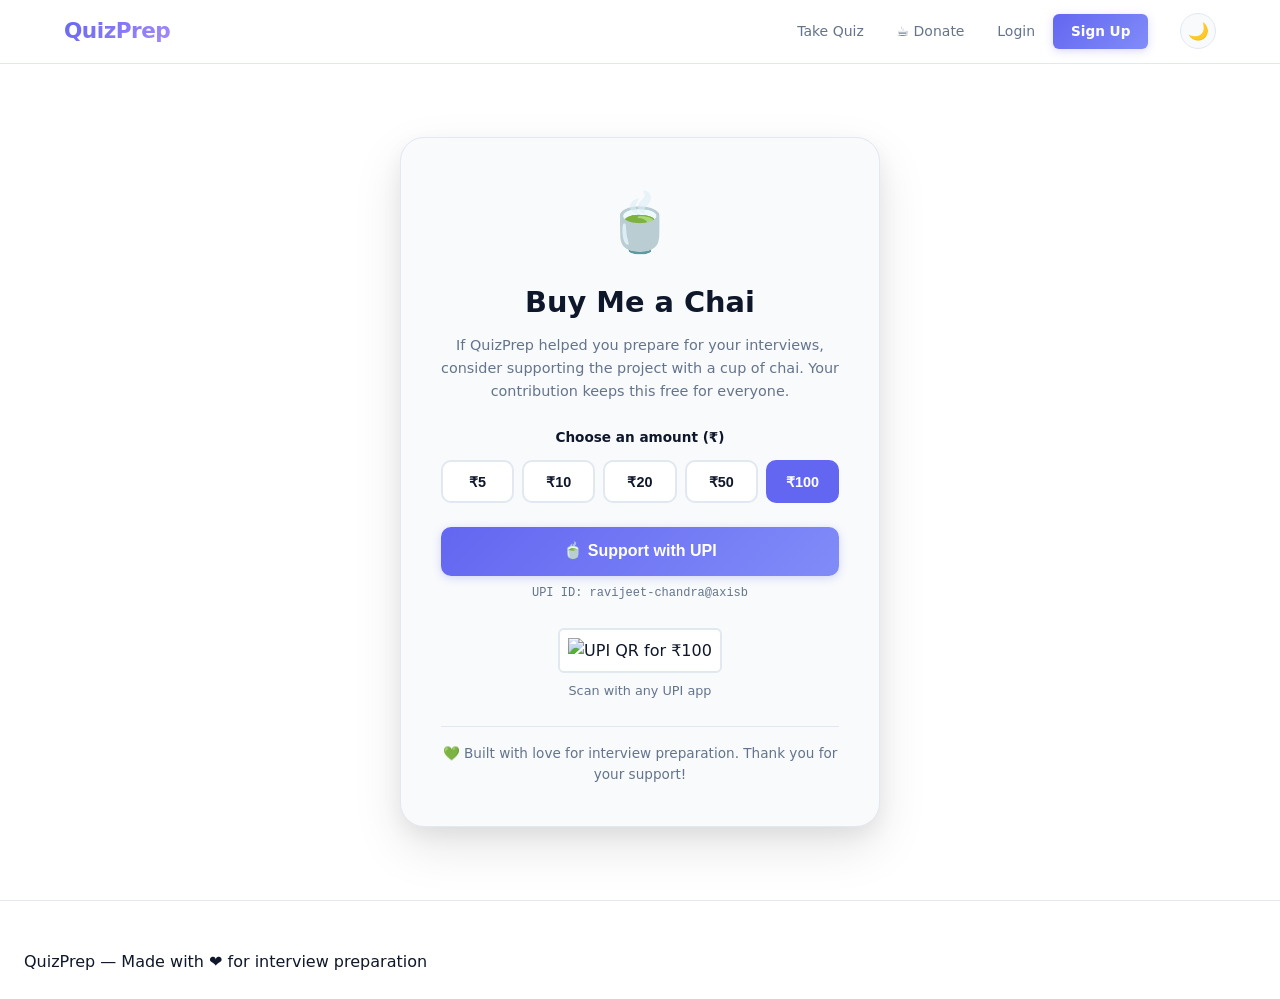
==== frontend/pages/donate.html @ 594265dc "Initial commit - QuizPrep application" ====
<!DOCTYPE html>
<html lang="en">
<head>
    <meta charset="UTF-8">
    <meta name="viewport" content="width=device-width, initial-scale=1.0">
    <title>Support QuizPrep - Donate</title>
    <link rel="stylesheet" href="../css/style.css?v=4">
</head>
<body>
    <nav class="navbar">
        <div class="nav-container">
            <a href="../index.html" class="nav-brand">QuizPrep</a>
            <div class="nav-links">
                <a href="quiz.html" class="nav-link">Take Quiz</a>
                <a href="dashboard.html" class="nav-link" id="navDashboard" style="display:none">Dashboard</a>
                <a href="donate.html" class="nav-link" id="navDonate">☕ Donate</a>
                <a href="login.html" class="nav-link" id="navLogin">Login</a>
                <a href="register.html" class="nav-link btn btn-primary" id="navRegister">Sign Up</a>
                <button class="nav-link" id="navLogout" style="display:none" onclick="handleLogout()">Logout</button>
            </div>
            <button class="theme-toggle" id="themeToggle" aria-label="Toggle theme">🌙</button>
            <button class="mobile-menu-btn" id="mobileMenuBtn">☰</button>
        </div>
    </nav>

    <main class="donate-page">
        <div class="donate-card">
            <div class="donate-header">
                <span class="coffee-icon">🍵</span>
                <h1>Buy Me a Chai</h1>
                <p class="donate-subtitle">
                    If QuizPrep helped you prepare for your interviews, consider supporting the project with a cup of chai.
                    Your contribution keeps this free for everyone.
                </p>
            </div>

            <div class="donate-amounts">
                <p class="donate-label">Choose an amount (₹)</p>
                <div class="amount-grid" id="amountGrid">
                    <button class="amount-btn" data-amount="5" onclick="selectAmount(5)">₹5</button>
                    <button class="amount-btn" data-amount="10" onclick="selectAmount(10)">₹10</button>
                    <button class="amount-btn" data-amount="20" onclick="selectAmount(20)">₹20</button>
                    <button class="amount-btn" data-amount="50" onclick="selectAmount(50)">₹50</button>
                    <button class="amount-btn selected" data-amount="100" onclick="selectAmount(100)">₹100</button>
                </div>
            </div>

            <div class="donate-pay-section">
<button class="btn btn-primary btn-lg btn-block" onclick="payWithUPI()" id="payBtn">
                        🍵 Support with UPI
                    </button>
                <p class="donate-upi-id">UPI ID: ravijeet-chandra@axisb</p>
            </div>

            <div class="donate-qr-section">
                <img id="qrCode" src="" alt="UPI QR Code" class="qr-image" />
                <p class="qr-hint">Scan with any UPI app</p>
            </div>

            <div class="donate-footer-note">
                <p>💚 Built with love for interview preparation. Thank you for your support!</p>
            </div>
        </div>
    </main>

    <footer class="footer">
        <p>QuizPrep — Made with ❤️ for interview preparation</p>
    </footer>

    <div id="toastContainer" class="toast-container"></div>
    <script src="../js/api.js"></script>
    <script src="../js/toast.js"></script>
    <script src="../js/auth.js"></script>
    <script>
        let selectedAmount = 100;
        const UPI_ID = 'ravijeet-chandra@axisb';
        const PAYEE_NAME = 'Ravijeet Chandra';

        function selectAmount(amount) {
            selectedAmount = amount;
            document.querySelectorAll('.amount-btn').forEach(b => {
                b.classList.toggle('selected', parseInt(b.dataset.amount) === amount);
            });
            updateQRCode();
        }

        function buildUPIUrl(amount) {
            const note = encodeURIComponent('Support QuizPrep');
            return `upi://pay?pa=${UPI_ID}&pn=${encodeURIComponent(PAYEE_NAME)}&am=${amount}&cu=INR&tn=${note}`;
        }

        function payWithUPI() {
            const url = buildUPIUrl(selectedAmount);
            window.location.href = url;
        }

        function updateQRCode() {
            const upiString = buildUPIUrl(selectedAmount);
            const qr = document.getElementById('qrCode');
            qr.src = `https://api.qrserver.com/v1/create-qr-code/?size=250x250&data=${encodeURIComponent(upiString)}`;
            qr.alt = `UPI QR for ₹${selectedAmount}`;
        }

        document.addEventListener('DOMContentLoaded', () => {
            updateQRCode();
        });
    </script>
</body>
</html>
---- frontend/css/style.css ----
:root {
    --bg: #ffffff;
    --bg-secondary: #f8fafc;
    --bg-tertiary: #f1f5f9;
    --text: #0f172a;
    --text-secondary: #64748b;
    --text-muted: #94a3b8;
    --primary: #6366f1;
    --primary-hover: #4f46e5;
    --primary-light: #eef2ff;
    --primary-subtle: rgba(99, 102, 241, 0.08);
    --border: #e2e8f0;
    --border-light: #f1f5f9;
    --success: #10b981;
    --success-light: #d1fae5;
    --danger: #ef4444;
    --danger-light: #fee2e2;
    --warning: #f59e0b;
    --warning-light: #fef3c7;
    --info: #06b6d4;
    --shadow-sm: 0 1px 2px rgba(0,0,0,0.05);
    --shadow: 0 1px 3px rgba(0,0,0,0.08), 0 1px 2px rgba(0,0,0,0.04);
    --shadow-md: 0 4px 6px rgba(0,0,0,0.07), 0 2px 4px rgba(0,0,0,0.04);
    --shadow-lg: 0 10px 25px rgba(0,0,0,0.08), 0 4px 10px rgba(0,0,0,0.04);
    --shadow-xl: 0 20px 50px rgba(0,0,0,0.1), 0 8px 20px rgba(0,0,0,0.06);
    --radius-sm: 6px;
    --radius: 10px;
    --radius-lg: 16px;
    --radius-xl: 24px;
    --font: 'Inter', 'Segoe UI', system-ui, -apple-system, sans-serif;
    --nav-height: 64px;
    --transition: 0.2s cubic-bezier(0.4, 0, 0.2, 1);
}

[data-theme="dark"] {
    --bg: #0b1121;
    --bg-secondary: #131c31;
    --bg-tertiary: #1a2642;
    --text: #e2e8f0;
    --text-secondary: #94a3b8;
    --text-muted: #64748b;
    --primary: #818cf8;
    --primary-hover: #6366f1;
    --primary-light: #1e1b4b;
    --primary-subtle: rgba(129, 140, 248, 0.08);
    --border: #1e293b;
    --border-light: #1a1f35;
    --shadow-sm: 0 1px 2px rgba(0,0,0,0.2);
    --shadow: 0 1px 3px rgba(0,0,0,0.3), 0 1px 2px rgba(0,0,0,0.2);
    --shadow-md: 0 4px 6px rgba(0,0,0,0.3), 0 2px 4px rgba(0,0,0,0.2);
    --shadow-lg: 0 10px 25px rgba(0,0,0,0.3), 0 4px 10px rgba(0,0,0,0.2);
    --shadow-xl: 0 20px 50px rgba(0,0,0,0.4), 0 8px 20px rgba(0,0,0,0.3);
}

* { margin: 0; padding: 0; box-sizing: border-box; }

body {
    font-family: var(--font);
    background: var(--bg);
    color: var(--text);
    line-height: 1.6;
    -webkit-font-smoothing: antialiased;
    -moz-osx-font-smoothing: grayscale;
    transition: background var(--transition), color var(--transition);
    min-height: 100vh;
}

::selection {
    background: var(--primary);
    color: #fff;
}

a { color: var(--primary); text-decoration: none; transition: color var(--transition); }
a:hover { color: var(--primary-hover); }

img { max-width: 100%; height: auto; }

/* Navbar */
.navbar {
    background: rgba(255,255,255,0.7);
    border-bottom: 1px solid var(--border);
    position: sticky;
    top: 0;
    z-index: 100;
    backdrop-filter: blur(16px) saturate(180%);
    -webkit-backdrop-filter: blur(16px) saturate(180%);
    height: var(--nav-height);
    display: flex;
    align-items: center;
}

[data-theme="dark"] .navbar {
    background: rgba(11, 17, 33, 0.7);
}

.nav-container {
    max-width: 1200px;
    margin: 0 auto;
    padding: 0 1.5rem;
    width: 100%;
    display: flex;
    align-items: center;
    gap: 2rem;
}

.nav-brand {
    font-size: 1.35rem;
    font-weight: 800;
    background: linear-gradient(135deg, var(--primary), #a78bfa);
    -webkit-background-clip: text;
    -webkit-text-fill-color: transparent;
    background-clip: text;
    letter-spacing: -0.5px;
}

.nav-links {
    display: flex;
    align-items: center;
    gap: 0.25rem;
    margin-left: auto;
}

.nav-link {
    color: var(--text-secondary);
    font-size: 0.875rem;
    font-weight: 500;
    padding: 0.5rem 0.9rem;
    border-radius: var(--radius-sm);
    border: none;
    background: none;
    cursor: pointer;
    transition: all var(--transition);
    text-decoration: none;
}

.nav-link:hover {
    color: var(--text);
    background: var(--primary-subtle);
}

.nav-link.btn-primary {
    color: #fff;
    padding: 0.5rem 1.1rem;
    font-size: 0.85rem;
    font-weight: 600;
}

.theme-toggle {
    background: var(--bg-secondary);
    border: 1px solid var(--border);
    border-radius: 50%;
    width: 36px;
    height: 36px;
    cursor: pointer;
    font-size: 1.05rem;
    display: flex;
    align-items: center;
    justify-content: center;
    transition: all var(--transition);
    flex-shrink: 0;
}

.theme-toggle:hover {
    background: var(--bg-tertiary);
    transform: rotate(15deg);
}

[data-theme="dark"] .theme-toggle:hover {
    transform: rotate(-15deg);
}

.mobile-menu-btn {
    display: none;
    background: none;
    border: none;
    font-size: 1.5rem;
    cursor: pointer;
    color: var(--text);
}

/* Buttons */
.btn {
    display: inline-flex;
    align-items: center;
    justify-content: center;
    gap: 0.5rem;
    padding: 0.6rem 1.4rem;
    border-radius: var(--radius-sm);
    font-size: 0.9rem;
    font-weight: 600;
    cursor: pointer;
    border: none;
    transition: all var(--transition);
    text-decoration: none;
    line-height: 1.4;
    position: relative;
    overflow: hidden;
}

.btn:active {
    transform: scale(0.97);
}

.btn-primary {
    background: linear-gradient(135deg, var(--primary), #818cf8);
    color: #fff;
    box-shadow: 0 2px 8px rgba(99, 102, 241, 0.25);
}

.btn-primary:hover {
    background: linear-gradient(135deg, var(--primary-hover), var(--primary));
    transform: translateY(-1px);
    box-shadow: 0 4px 14px rgba(99, 102, 241, 0.35);
}

.btn-outline {
    background: transparent;
    border: 2px solid var(--border);
    color: var(--text);
}

.btn-outline:hover {
    border-color: var(--primary);
    color: var(--primary);
    background: var(--primary-subtle);
    transform: translateY(-1px);
}

.btn-lg {
    padding: 0.85rem 2rem;
    font-size: 1rem;
    border-radius: var(--radius);
}

.btn-block { width: 100%; }
.btn-small { padding: 0.35rem 0.8rem; font-size: 0.8rem; border-radius: 5px; }

.btn:disabled {
    opacity: 0.6;
    cursor: not-allowed;
    transform: none !important;
}

/* Ensure minimum touch target size on mobile */
@media (pointer: coarse) {
    .btn, .nav-link, .mcq-option, .amount-btn, .theme-toggle, select, input, textarea {
        min-height: 44px;
        touch-action: manipulation;
    }
    .nav-link {
        padding: 0.6rem 0.9rem;
    }
    .mcq-option {
        padding: 0.85rem 1rem;
    }
    .amount-btn {
        padding: 0.8rem 0.3rem;
    }
}

/* Scroll Reveal */
.reveal {
    opacity: 0;
    transform: translateY(30px);
    transition: opacity 0.6s ease, transform 0.6s ease;
}

.reveal.visible {
    opacity: 1;
    transform: translateY(0);
}

/* Section Header */
.section-header {
    text-align: center;
    margin-bottom: 3rem;
}

.section-header h2 {
    font-size: 2.2rem;
    font-weight: 800;
    margin-bottom: 0.5rem;
}

.section-header p {
    color: var(--text-secondary);
    font-size: 1.05rem;
}

/* Hero */
.hero {
    position: relative;
    text-align: center;
    padding: 6rem 1.5rem 4rem;
    max-width: 900px;
    margin: 0 auto;
    overflow: hidden;
}

.hero-bg {
    position: absolute;
    inset: -50%;
    z-index: 0;
    pointer-events: none;
}

.hero-blob {
    position: absolute;
    border-radius: 50%;
    filter: blur(80px);
    opacity: 0.15;
}

.hero-blob-1 {
    width: 400px;
    height: 400px;
    background: var(--primary);
    top: -100px;
    left: -100px;
    animation: blob-float 8s ease-in-out infinite;
}

.hero-blob-2 {
    width: 300px;
    height: 300px;
    background: #8b5cf6;
    bottom: -50px;
    right: -50px;
    animation: blob-float 10s ease-in-out infinite reverse;
}

.hero-blob-3 {
    width: 200px;
    height: 200px;
    background: #06b6d4;
    top: 50%;
    left: 60%;
    animation: blob-float 12s ease-in-out infinite 2s;
}

@keyframes blob-float {
    0%, 100% { transform: translate(0, 0) scale(1); }
    33% { transform: translate(30px, -30px) scale(1.1); }
    66% { transform: translate(-20px, 20px) scale(0.9); }
}

.hero-content {
    position: relative;
    z-index: 1;
}

.hero-badge {
    display: inline-flex;
    align-items: center;
    gap: 0.4rem;
    padding: 0.4rem 1rem;
    border-radius: 50px;
    font-size: 0.8rem;
    font-weight: 600;
    background: var(--primary-light);
    color: var(--primary);
    margin-bottom: 1.5rem;
    letter-spacing: 0.3px;
}

.hero h1 {
    font-size: 3.5rem;
    font-weight: 800;
    line-height: 1.1;
    letter-spacing: -1.5px;
    margin-bottom: 1rem;
}

.gradient-text {
    background: linear-gradient(135deg, var(--primary), #8b5cf6, #06b6d4);
    -webkit-background-clip: text;
    -webkit-text-fill-color: transparent;
    background-clip: text;
}

.welcome-message {
    margin-bottom: 0.5rem;
    animation: fade-slide-in 0.5s ease;
}

@keyframes fade-slide-in {
    from { opacity: 0; transform: translateY(-10px); }
    to { opacity: 1; transform: translateY(0); }
}

.welcome-text {
    font-size: 1.15rem;
    color: var(--primary);
    font-weight: 500;
}

.welcome-text strong {
    font-weight: 700;
}

.hero-subtitle {
    font-size: 1.15rem;
    color: var(--text-secondary);
    margin-bottom: 2rem;
    max-width: 580px;
    margin-left: auto;
    margin-right: auto;
    line-height: 1.6;
}

.hero-actions {
    display: flex;
    gap: 1rem;
    justify-content: center;
    flex-wrap: wrap;
    margin-bottom: 3.5rem;
}

.hero-stats {
    display: flex;
    gap: 1.5rem;
    justify-content: center;
    flex-wrap: wrap;
}

.stat-card {
    background: var(--bg-secondary);
    border: 1px solid var(--border);
    border-radius: var(--radius);
    padding: 1.25rem 2rem;
    text-align: center;
    min-width: 140px;
    transition: all 0.3s ease;
}

.stat-card:hover {
    transform: translateY(-2px);
    box-shadow: var(--shadow);
    border-color: var(--primary);
}

.stat-icon {
    font-size: 1.5rem;
    margin-bottom: 0.4rem;
}

.stat-number {
    display: block;
    font-size: 1.8rem;
    font-weight: 800;
    color: var(--text);
    line-height: 1.2;
}

.stat-label {
    font-size: 0.8rem;
    color: var(--text-secondary);
}

/* How It Works */
.how-it-works {
    padding: 5rem 1.5rem;
    max-width: 1000px;
    margin: 0 auto;
}

.steps-grid {
    display: flex;
    align-items: center;
    justify-content: center;
    gap: 0;
}

.step-card {
    flex: 1;
    background: var(--bg-secondary);
    border: 1px solid var(--border);
    border-radius: var(--radius);
    padding: 2rem;
    text-align: center;
    position: relative;
    transition: all 0.3s ease;
}

.step-card:hover {
    transform: translateY(-4px);
    box-shadow: var(--shadow-lg);
    border-color: var(--primary);
}

.step-number {
    width: 36px;
    height: 36px;
    border-radius: 50%;
    background: var(--primary);
    color: #fff;
    font-size: 0.9rem;
    font-weight: 700;
    display: flex;
    align-items: center;
    justify-content: center;
    margin: 0 auto 1rem;
}

.step-icon {
    font-size: 2.5rem;
    margin-bottom: 0.75rem;
}

.step-card h3 {
    font-size: 1.1rem;
    margin-bottom: 0.5rem;
}

.step-card p {
    font-size: 0.85rem;
    color: var(--text-secondary);
    line-height: 1.5;
}

.step-connector {
    display: flex;
    flex-direction: column;
    align-items: center;
    padding: 0 0.5rem;
    color: var(--text-secondary);
    font-size: 1.2rem;
    flex-shrink: 0;
}

.connector-line {
    width: 2px;
    height: 30px;
    background: var(--border);
    display: none;
}

.connector-arrow {
    font-size: 1.5rem;
}

/* Features */
.features {
    padding: 5rem 1.5rem;
    max-width: 1100px;
    margin: 0 auto;
}

.features-grid {
    display: grid;
    grid-template-columns: repeat(auto-fit, minmax(280px, 1fr));
    gap: 1.5rem;
}

.feature-card {
    background: var(--bg-secondary);
    border: 1px solid var(--border);
    border-radius: var(--radius);
    padding: 2rem;
    text-align: center;
    transition: all 0.3s ease;
    position: relative;
    overflow: hidden;
}

.feature-card::before {
    content: '';
    position: absolute;
    top: 0;
    left: 0;
    right: 0;
    height: 3px;
    background: linear-gradient(90deg, var(--primary), #8b5cf6);
    transform: scaleX(0);
    transition: transform 0.3s ease;
    transform-origin: left;
}

.feature-card:hover::before {
    transform: scaleX(1);
}

.feature-card:hover {
    transform: translateY(-4px);
    box-shadow: var(--shadow-lg);
}

.feature-icon-wrap {
    width: 56px;
    height: 56px;
    border-radius: 16px;
    background: var(--primary-light);
    display: flex;
    align-items: center;
    justify-content: center;
    margin: 0 auto 1rem;
    transition: all 0.3s ease;
}

.feature-card:hover .feature-icon-wrap {
    background: var(--primary);
    transform: scale(1.1) rotate(-5deg);
}

.feature-icon-inner {
    font-size: 1.5rem;
    transition: all 0.3s ease;
}

.feature-card:hover .feature-icon-inner {
    filter: brightness(10);
}

.feature-card h3 {
    font-size: 1.05rem;
    margin-bottom: 0.5rem;
}

.feature-card p {
    font-size: 0.85rem;
    color: var(--text-secondary);
    line-height: 1.6;
}

/* CTA */
.cta-section {
    position: relative;
    text-align: center;
    padding: 5rem 1.5rem;
    margin: 2rem 1.5rem;
    border-radius: var(--radius);
    overflow: hidden;
    background: linear-gradient(135deg, var(--primary), #7c3aed);
    max-width: 900px;
    margin-left: auto;
    margin-right: auto;
}

.cta-bg {
    position: absolute;
    inset: 0;
    pointer-events: none;
    overflow: hidden;
}

.cta-blob {
    position: absolute;
    border-radius: 50%;
    filter: blur(60px);
    opacity: 0.2;
}

.cta-blob-1 {
    width: 300px;
    height: 300px;
    background: #fff;
    top: -100px;
    right: -80px;
    animation: blob-float 8s ease-in-out infinite;
}

.cta-blob-2 {
    width: 200px;
    height: 200px;
    background: #fff;
    bottom: -60px;
    left: -60px;
    animation: blob-float 10s ease-in-out infinite reverse;
}

.cta-content {
    position: relative;
    z-index: 1;
}

.cta-content h2 {
    font-size: 2rem;
    color: #fff;
    margin-bottom: 0.75rem;
}

.cta-content p {
    color: rgba(255,255,255,0.85);
    font-size: 1.05rem;
    margin-bottom: 2rem;
}

.cta-actions {
    display: flex;
    gap: 1rem;
    justify-content: center;
    flex-wrap: wrap;
}

.cta-section .btn-primary {
    background: #fff;
    color: var(--primary);
}

.cta-section .btn-primary:hover {
    background: rgba(255,255,255,0.9);
    transform: translateY(-2px);
    box-shadow: 0 8px 25px rgba(0,0,0,0.2);
}

.cta-section .btn-outline {
    border-color: rgba(255,255,255,0.4);
    color: #fff;
}

.cta-section .btn-outline:hover {
    border-color: #fff;
    background: rgba(255,255,255,0.1);
}

/* Footer */
.footer {
    border-top: 1px solid var(--border);
    padding: 3rem 1.5rem 1.5rem;
}

.footer-content {
    max-width: 1000px;
    margin: 0 auto;
    display: flex;
    justify-content: space-between;
    gap: 3rem;
    flex-wrap: wrap;
    margin-bottom: 2rem;
}

.footer-brand h3 {
    font-size: 1.2rem;
    margin-bottom: 0.4rem;
}

.footer-brand p {
    font-size: 0.85rem;
    color: var(--text-secondary);
    max-width: 260px;
    line-height: 1.5;
}

.footer-links {
    display: flex;
    gap: 3rem;
}

.footer-col h4 {
    font-size: 0.9rem;
    margin-bottom: 0.75rem;
    color: var(--text);
}

.footer-col a {
    display: block;
    font-size: 0.85rem;
    color: var(--text-secondary);
    text-decoration: none;
    margin-bottom: 0.4rem;
    transition: color 0.2s;
}

.footer-col a:hover {
    color: var(--primary);
}

.footer-bottom {
    text-align: center;
    padding-top: 1.5rem;
    border-top: 1px solid var(--border);
    color: var(--text-secondary);
    font-size: 0.8rem;
}

@media (max-width: 768px) {
    .hero h1 {
        font-size: 2.2rem;
    }

    .steps-grid {
        flex-direction: column;
    }

    .step-connector {
        flex-direction: row;
        padding: 0.5rem 0;
    }

    .connector-line {
        width: 30px;
        height: 2px;
        display: block;
    }

    .connector-arrow {
        transform: rotate(0deg);
    }

    .footer-content {
        flex-direction: column;
        text-align: center;
    }

    .footer-links {
        justify-content: center;
    }

    .cta-section {
        margin: 2rem 1rem;
        padding: 3rem 1.5rem;
    }

    .stat-card {
        min-width: 100px;
        padding: 1rem 1.25rem;
    }

    .hero-stats {
        gap: 0.75rem;
    }

    .features-grid {
        grid-template-columns: 1fr;
    }

    .nav-links { display: none; }
    .nav-links.open {
        display: flex;
        flex-direction: column;
        position: absolute;
        top: 100%;
        left: 0;
        right: 0;
        background: rgba(255,255,255,0.95);
        border-bottom: 1px solid var(--border);
        padding: 0.75rem;
        box-shadow: var(--shadow-lg);
        backdrop-filter: blur(16px);
        gap: 0.25rem;
    }
    [data-theme="dark"] .nav-links.open {
        background: rgba(11, 17, 33, 0.95);
    }
    .nav-links.open .nav-link {
        padding: 0.65rem 0.9rem;
        width: 100%;
        text-align: left;
        border-radius: var(--radius-sm);
    }
    .nav-links.open .nav-link.btn-primary {
        width: auto;
        text-align: center;
        margin-top: 0.25rem;
    }
    .mobile-menu-btn { display: block; }
    .hero { padding: 3rem 1rem 2rem; }
    .hero h1 { font-size: 2rem; }
    .hero-stats { gap: 1.5rem; flex-wrap: wrap; }
    .result-stats { grid-template-columns: 1fr; }
    .section-bar-name { width: 100px; }
    .dashboard-grid { grid-template-columns: 1fr; }
    .result-actions { flex-direction: column; align-items: stretch; }
    .result-actions .btn { width: 100%; }
    .score-ring-container { width: 160px; height: 160px; }
    .result-hero h1 { font-size: 1.5rem; }
    .setup-card { padding: 1.5rem; }
    .quiz-card { padding: 1.5rem; }
    .donate-card { padding: 1.5rem; }
    .auth-card { padding: 1.5rem; }
    .auth-card h1 { font-size: 1.35rem; }
    .file-drop-zone { padding: 1.5rem; }
    .section-bar-item { flex-wrap: wrap; gap: 0.4rem; }
    .section-bar-name { width: 100%; font-size: 0.8rem; }
    .section-bar-track { width: 100%; order: 1; }
    .section-bar-percent { order: 2; }
    .question-text { font-size: 1.05rem; }
    .mcq-option { padding: 0.75rem 0.9rem; font-size: 0.9rem; }
    .quiz-timer { font-size: 0.85rem; padding: 0.3rem 0.75rem; }
    .dash-card { padding: 1rem; }
    .dash-card-value { font-size: 1.6rem; }
    .prompt-card { padding: 2rem 1.5rem; }
    .retry-loading-card { padding: 2rem 1.5rem; }
    .donation-card { padding: 1.5rem; }
    .donate-page { min-height: calc(100vh - var(--nav-height)); }
}

@media (max-width: 480px) {
    .hero { padding: 2.5rem 1rem 1.5rem; }
    .hero h1 { font-size: 1.6rem; }
    .hero-badge { font-size: 0.7rem; padding: 0.25rem 0.75rem; }
    .hero-subtitle { font-size: 0.9rem; }
    .hero-actions { flex-direction: column; }
    .hero-actions .btn { width: 100%; }
    .hero-stats { gap: 0.5rem; }
    .hero-stats .stat-card { min-width: 80px; padding: 0.75rem 0.5rem; }
    .hero-stats .stat-number { font-size: 1.3rem; }
    .section-header h2 { font-size: 1.6rem; }
    .section-header p { font-size: 0.85rem; }
    .step-card { padding: 1.25rem; }
    .feature-card { padding: 1.25rem; }
    .cta-content h2 { font-size: 1.4rem; }
    .cta-actions { flex-direction: column; }
    .cta-actions .btn { width: 100%; }
    .setup-card h1 { font-size: 1.3rem; }
    .quiz-card { padding: 1.25rem; }
    .question-text { font-size: 1rem; }
    .long-answer-input { min-height: 100px; font-size: 0.9rem; }
    .result-hero h1 { font-size: 1.3rem; }
    .score-ring-container { width: 140px; height: 140px; }
    .score-text { font-size: 2rem; }
    .stat-value { font-size: 1.4rem; }
    .dashboard-cards { grid-template-columns: repeat(2, 1fr); }
    .quiz-table th, .quiz-table td { padding: 0.5rem; font-size: 0.75rem; }
    .amount-grid { grid-template-columns: repeat(3, 1fr); }
    .donate-card h1 { font-size: 1.4rem; }
    .coffee-icon { font-size: 2.5rem; }

    .retry-loading-card h2 { font-size: 1.1rem; }
    .retry-loading-card { padding: 1.5rem 1.25rem; }
    .answer-review-item { padding: 1rem; }
    .section-bar-item { gap: 0.3rem; }
}

@media (max-width: 360px) {
    .hero h1 { font-size: 1.35rem; }
    .hero-stats .stat-card { min-width: 70px; padding: 0.6rem 0.4rem; }
    .hero-stats .stat-number { font-size: 1.1rem; }
    .nav-container { padding: 0 0.75rem; gap: 0.75rem; }
    .nav-brand { font-size: 1.15rem; }
    .theme-toggle { width: 32px; height: 32px; font-size: 0.9rem; }
    .setup-card { padding: 1rem; }
    .setup-card h1 { font-size: 1.15rem; }
    .quiz-card { padding: 1rem; }
    .quiz-meta { flex-direction: column; gap: 0.5rem; align-items: flex-start; }
    .quiz-timer { align-self: flex-start; }
    .dashboard-cards { grid-template-columns: 1fr; }
    .amount-grid { grid-template-columns: repeat(3, 1fr); gap: 0.35rem; }
    .amount-btn { font-size: 0.8rem; padding: 0.6rem 0.2rem; }
    .qr-image { width: 160px; height: 160px; }
    .stat-card { padding: 1rem; }
    .result-stats { gap: 0.5rem; }
    .section-bar-track { height: 20px; }
    .donate-card { padding: 1.25rem; }
    .auth-card { padding: 1.25rem; }
}

@media (min-width: 769px) {
    .nav-links { display: flex !important; }
}

.auth-card .divider {
    display: flex;
    align-items: center;
    gap: 1rem;
    margin: 1.5rem 0;
    color: var(--text-muted);
    font-size: 0.8rem;
}

.auth-card .divider::before,
.auth-card .divider::after {
    content: '';
    flex: 1;
    height: 1px;
    background: var(--border);
}

/* Utility */
.center { text-align: center; }
.mt-1 { margin-top: 0.5rem; }
.mt-2 { margin-top: 1rem; }
.mt-3 { margin-top: 1.5rem; }
.mt-4 { margin-top: 2rem; }
.mb-1 { margin-bottom: 0.5rem; }
.mb-2 { margin-bottom: 1rem; }
.mb-3 { margin-bottom: 1.5rem; }
.gap-1 { gap: 0.5rem; }
.gap-2 { gap: 1rem; }
.flex { display: flex; }
.flex-col { flex-direction: column; }
.items-center { align-items: center; }
.justify-center { justify-content: center; }
.justify-between { justify-content: space-between; }
.text-sm { font-size: 0.85rem; }
.text-muted { color: var(--text-secondary); }
.font-semibold { font-weight: 600; }
.truncate { overflow: hidden; text-overflow: ellipsis; white-space: nowrap; }

/* Auth Pages */
.auth-page {
    display: flex;
    align-items: center;
    justify-content: center;
    min-height: calc(100vh - var(--nav-height));
    padding: 2rem 1rem;
}

.auth-card {
    background: var(--bg-secondary);
    border: 1px solid var(--border);
    border-radius: var(--radius-xl);
    padding: 2.5rem;
    width: 100%;
    max-width: 420px;
    box-shadow: var(--shadow-xl);
}

.auth-card h1 {
    font-size: 1.6rem;
    font-weight: 800;
    margin-bottom: 0.25rem;
    text-align: center;
}

.auth-subtitle {
    text-align: center;
    color: var(--text-secondary);
    font-size: 0.9rem;
    margin-bottom: 1.5rem;
}

.auth-form {
    display: flex;
    flex-direction: column;
    gap: 1rem;
}

/* Form Groups */
.form-group {
    display: flex;
    flex-direction: column;
    gap: 0.35rem;
}

.form-group label {
    font-size: 0.85rem;
    font-weight: 600;
    color: var(--text);
}

.form-group input,
.form-group select,
.form-group textarea {
    padding: 0.7rem 0.9rem;
    border-radius: var(--radius-sm);
    border: 1px solid var(--border);
    background: var(--bg);
    color: var(--text);
    font-size: 0.95rem;
    transition: all var(--transition);
}

.form-group input:focus,
.form-group select:focus,
.form-group textarea:focus {
    outline: none;
    border-color: var(--primary);
    box-shadow: 0 0 0 3px var(--primary-subtle);
}

.form-hint { font-size: 0.75rem; color: var(--text-secondary); }

.form-error {
    color: var(--danger);
    font-size: 0.85rem;
    min-height: 1.2em;
}

.form-checkbox label {
    display: flex;
    align-items: center;
    gap: 0.5rem;
    font-size: 0.85rem;
    cursor: pointer;
}

.form-checkbox input[type="checkbox"] {
    width: 16px;
    height: 16px;
    accent-color: var(--primary);
}

.auth-footer {
    text-align: center;
    margin-top: 1.5rem;
    font-size: 0.85rem;
    color: var(--text-secondary);
}

.auth-guest {
    text-align: center;
    margin-top: 0.75rem;
    font-size: 0.85rem;
}

/* Quiz Setup */
.quiz-setup {
    max-width: 600px;
    margin: 2rem auto;
    padding: 0 1rem;
}

.setup-card {
    background: var(--bg-secondary);
    border: 1px solid var(--border);
    border-radius: var(--radius-lg);
    padding: 2.5rem;
    box-shadow: var(--shadow-lg);
}

.setup-card h1 {
    font-size: 1.6rem;
    font-weight: 800;
    margin-bottom: 1.5rem;
}

.file-drop-zone {
    border: 2px dashed var(--border);
    border-radius: var(--radius);
    padding: 2.5rem;
    text-align: center;
    cursor: pointer;
    transition: all var(--transition);
    background: var(--bg);
}

.file-drop-zone:hover,
.file-drop-zone.dragover {
    border-color: var(--primary);
    background: var(--primary-subtle);
}

.file-icon { font-size: 2.5rem; display: block; margin-bottom: 0.5rem; }
.file-drop-zone p { margin-bottom: 0.25rem; color: var(--text); }
.file-drop-zone p strong { color: var(--primary); }
.file-drop-zone small { color: var(--text-muted); }

.file-info {
    display: flex;
    align-items: center;
    gap: 0.75rem;
    padding: 0.75rem 1rem;
    background: var(--primary-subtle);
    border: 1px solid var(--primary-light);
    border-radius: var(--radius-sm);
    margin-top: 0.5rem;
}

.file-info span {
    flex: 1;
    font-size: 0.9rem;
    font-weight: 500;
    color: var(--text);
    overflow: hidden;
    text-overflow: ellipsis;
    white-space: nowrap;
}

.checkbox-label {
    display: flex;
    align-items: center;
    gap: 0.5rem;
    cursor: pointer;
    font-size: 0.9rem;
    padding: 0.3rem 0;
}

.checkbox-label input[type="checkbox"] {
    width: 18px;
    height: 18px;
    accent-color: var(--primary);
}

input[type="range"] {
    width: 100%;
    accent-color: var(--primary);
    height: 6px;
    cursor: pointer;
}

.range-labels {
    display: flex;
    justify-content: space-between;
    font-size: 0.75rem;
    color: var(--text-muted);
}

/* Quiz Active */
.quiz-active {
    max-width: 700px;
    margin: 1rem auto;
    padding: 0 1rem;
}

.quiz-header {
    margin-bottom: 1.5rem;
}

.quiz-progress-bar {
    height: 4px;
    background: var(--bg-tertiary);
    border-radius: 4px;
    margin-bottom: 0.75rem;
    overflow: hidden;
}

.quiz-progress-fill {
    height: 100%;
    background: linear-gradient(90deg, var(--primary), #a78bfa);
    border-radius: 4px;
    transition: width 0.4s ease;
}

.quiz-meta {
    display: flex;
    justify-content: space-between;
    align-items: center;
    font-size: 0.9rem;
    color: var(--text-secondary);
}

.quiz-timer {
    font-weight: 700;
    font-variant-numeric: tabular-nums;
    background: var(--bg-secondary);
    padding: 0.4rem 1rem;
    border-radius: 50px;
    border: 2px solid var(--border);
    font-size: 0.95rem;
    letter-spacing: 0.5px;
    transition: all 0.3s ease;
    display: inline-flex;
    align-items: center;
    gap: 0.4rem;
}

.quiz-timer::before {
    content: '';
    width: 8px;
    height: 8px;
    border-radius: 50%;
    background: var(--primary);
    transition: background 0.3s ease;
}

.quiz-timer.warning {
    color: var(--warning);
    border-color: var(--warning);
    background: rgba(245, 158, 11, 0.08);
}
.quiz-timer.warning::before { background: var(--warning); }

.quiz-timer.danger {
    color: #ef4444;
    border-color: #ef4444;
    background: rgba(239, 68, 68, 0.08);
    animation: timer-pulse 0.8s ease-in-out infinite;
}
.quiz-timer.danger::before { background: #ef4444; animation: blink 0.4s infinite; }

@keyframes timer-pulse {
    0%, 100% { transform: scale(1); }
    50% { transform: scale(1.05); }
}

@keyframes pulse {
    0%, 100% { opacity: 1; }
    50% { opacity: 0.5; }
}

@keyframes blink {
    0%, 100% { opacity: 1; }
    50% { opacity: 0.2; }
}

.quiz-card {
    background: var(--bg-secondary);
    border: 1px solid var(--border);
    border-radius: var(--radius-lg);
    padding: 2rem;
    box-shadow: var(--shadow-lg);
}

.question-type-badge {
    display: inline-block;
    padding: 0.2rem 0.7rem;
    border-radius: 20px;
    font-size: 0.75rem;
    font-weight: 600;
    margin-bottom: 1rem;
    background: var(--primary-subtle);
    color: var(--primary);
}

.question-text {
    font-size: 1.15rem;
    margin-bottom: 1.5rem;
    line-height: 1.6;
}

.mcq-options {
    display: flex;
    flex-direction: column;
    gap: 0.75rem;
    margin-bottom: 1.5rem;
}

.mcq-option {
    display: flex;
    align-items: center;
    gap: 0.75rem;
    padding: 0.9rem 1.1rem;
    border: 2px solid var(--border);
    border-radius: var(--radius);
    cursor: pointer;
    transition: all var(--transition);
    font-size: 0.95rem;
    background: var(--bg);
}

.mcq-option:hover {
    border-color: var(--primary);
    background: var(--primary-subtle);
}

.mcq-option.selected {
    border-color: var(--primary);
    background: var(--primary-subtle);
}

.mcq-option .option-key {
    width: 28px;
    height: 28px;
    border-radius: 50%;
    background: var(--bg-tertiary);
    display: flex;
    align-items: center;
    justify-content: center;
    font-weight: 700;
    font-size: 0.8rem;
    flex-shrink: 0;
    color: var(--text-secondary);
}

.mcq-option.selected .option-key {
    background: var(--primary);
    color: #fff;
}

.long-answer-input {
    width: 100%;
    padding: 1rem;
    border-radius: var(--radius);
    border: 1px solid var(--border);
    background: var(--bg);
    color: var(--text);
    font-size: 0.95rem;
    resize: vertical;
    min-height: 120px;
    font-family: var(--font);
    transition: border-color var(--transition);
}

.long-answer-input:focus {
    outline: none;
    border-color: var(--primary);
    box-shadow: 0 0 0 3px var(--primary-subtle);
}

.question-actions {
    margin-top: 1.5rem;
    display: flex;
    justify-content: flex-end;
}

/* Timeout overlay */
.timeout-overlay {
    position: fixed;
    inset: 0;
    background: rgba(0,0,0,0.5);
    display: flex;
    align-items: center;
    justify-content: center;
    z-index: 200;
    backdrop-filter: blur(4px);
}

.timeout-card {
    background: var(--bg);
    border-radius: var(--radius-lg);
    padding: 2rem;
    text-align: center;
    box-shadow: var(--shadow-xl);
    max-width: 360px;
}

.timeout-card h3 { margin-bottom: 0.5rem; }

/* Results Page */
.results-page {
    max-width: 800px;
    margin: 2rem auto;
    padding: 0 1rem;
}

.loading-state {
    text-align: center;
    padding: 4rem 1rem;
}

.spinner {
    width: 40px;
    height: 40px;
    border: 4px solid var(--border);
    border-top-color: var(--primary);
    border-radius: 50%;
    animation: spin 0.8s linear infinite;
    margin: 0 auto 1rem;
}

@keyframes spin { to { transform: rotate(360deg); } }

.result-hero {
    text-align: center;
    padding: 2rem 0;
}

.score-ring-container {
    width: 200px;
    height: 200px;
    margin: 0 auto 1.5rem;
}

.score-ring { width: 100%; height: 100%; }

.ring-bg {
    fill: none;
    stroke: var(--bg-tertiary);
    stroke-width: 12;
}

.ring-fill {
    fill: none;
    stroke: var(--primary);
    stroke-width: 12;
    stroke-linecap: round;
    stroke-dasharray: 565.48;
    stroke-dashoffset: 565.48;
    transition: stroke-dashoffset 1.5s ease;
}

.ring-fill.pass { stroke: var(--success); }
.ring-fill.fail { stroke: var(--danger); }

.score-text {
    fill: var(--text);
    font-size: 2.5rem;
    font-weight: 800;
}

.result-hero h1 { font-size: 2rem; margin-bottom: 0.25rem; }
.result-domain { color: var(--text-secondary); margin-bottom: 1rem; }

.result-badge {
    display: inline-block;
    padding: 0.4rem 1.2rem;
    border-radius: 50px;
    font-weight: 700;
    font-size: 0.9rem;
}

.result-badge.pass {
    background: var(--success-light);
    color: var(--success);
}

.result-badge.fail {
    background: var(--danger-light);
    color: var(--danger);
}

.result-stats {
    display: grid;
    grid-template-columns: repeat(3, 1fr);
    gap: 1rem;
    margin: 2rem 0;
}

.stat-card {
    background: var(--bg-secondary);
    border: 1px solid var(--border);
    border-radius: var(--radius);
    padding: 1.5rem;
    text-align: center;
}

.stat-value {
    display: block;
    font-size: 1.8rem;
    font-weight: 800;
}

.stat-label { font-size: 0.8rem; color: var(--text-secondary); }

.result-section-breakdown,
.result-answers {
    margin: 2rem 0;
}

.result-section-breakdown h2,
.result-answers h2 {
    margin-bottom: 1rem;
    font-size: 1.3rem;
}

.section-bar-item {
    display: flex;
    align-items: center;
    gap: 1rem;
    margin-bottom: 0.75rem;
}

.section-bar-name { width: 140px; font-size: 0.85rem; font-weight: 500; }

.section-bar-track {
    flex: 1;
    height: 24px;
    background: var(--bg-tertiary);
    border-radius: 12px;
    overflow: hidden;
}

.section-bar-fill {
    height: 100%;
    border-radius: 12px;
    transition: width 1s ease;
}

.section-bar-fill.good { background: var(--success); }
.section-bar-fill.needs-work { background: var(--warning); }
.section-bar-fill.poor { background: var(--danger); }

.section-bar-percent { width: 45px; text-align: right; font-weight: 600; font-size: 0.85rem; }

.answer-review-item {
    background: var(--bg-secondary);
    border: 1px solid var(--border);
    border-radius: var(--radius);
    padding: 1.25rem;
    margin-bottom: 1rem;
}

.answer-review-item .q-text {
    font-weight: 600;
    margin-bottom: 0.5rem;
    font-size: 0.95rem;
}

.answer-review-item .q-type {
    font-size: 0.75rem;
    color: var(--text-secondary);
    margin-bottom: 0.5rem;
}

.answer-review-item .your-ans {
    font-size: 0.85rem;
    color: var(--text-secondary);
    margin-bottom: 0.25rem;
}

.answer-review-item .correct-ans {
    font-size: 0.85rem;
    color: var(--success);
    margin-bottom: 0.25rem;
}

.answer-review-item .wrong-ans {
    color: var(--danger);
}

.answer-review-item .eval-item {
    font-size: 0.8rem;
    color: var(--text-secondary);
    margin-top: 0.5rem;
}

.result-actions {
    display: flex;
    gap: 1rem;
    justify-content: center;
    flex-wrap: wrap;
    margin: 2rem 0;
}

/* Dashboard */
.dashboard-page {
    max-width: 1100px;
    margin: 2rem auto;
    padding: 0 1rem;
}

.dashboard-header {
    margin-bottom: 2rem;
}

.dashboard-header h1 { font-size: 2rem; }
.dashboard-header p { color: var(--text-secondary); }

.dashboard-cards {
    display: grid;
    grid-template-columns: repeat(auto-fit, minmax(200px, 1fr));
    gap: 1rem;
    margin-bottom: 2rem;
}

.dash-card {
    background: var(--bg-secondary);
    border: 1px solid var(--border);
    border-radius: var(--radius);
    padding: 1.5rem;
    text-align: center;
    transition: transform var(--transition), box-shadow var(--transition);
}

.dash-card:hover {
    transform: translateY(-2px);
    box-shadow: var(--shadow-md);
}

.dash-card-icon { font-size: 1.8rem; margin-bottom: 0.5rem; display: block; }
.dash-card-value { font-size: 2rem; font-weight: 800; }
.dash-card-label { font-size: 0.8rem; color: var(--text-secondary); }

.dashboard-grid {
    display: grid;
    grid-template-columns: 1fr 1fr;
    gap: 1.5rem;
    margin-bottom: 2rem;
}

.dashboard-section {
    background: var(--bg-secondary);
    border: 1px solid var(--border);
    border-radius: var(--radius-lg);
    padding: 1.5rem;
    margin-bottom: 1.5rem;
}

.dashboard-section h2 {
    font-size: 1.1rem;
    margin-bottom: 1rem;
}

.chart-container { min-height: 250px; }
.chart-container canvas { width: 100% !important; height: 250px !important; }

.quiz-table {
    width: 100%;
    border-collapse: collapse;
}

.quiz-table th {
    text-align: left;
    padding: 0.75rem;
    font-size: 0.8rem;
    color: var(--text-secondary);
    border-bottom: 2px solid var(--border);
    font-weight: 600;
}

.quiz-table td {
    padding: 0.75rem;
    border-bottom: 1px solid var(--border);
    font-size: 0.9rem;
}

.quiz-table tr:hover td {
    background: var(--primary-subtle);
}

.pass-badge {
    display: inline-block;
    padding: 0.15rem 0.6rem;
    border-radius: 12px;
    font-size: 0.75rem;
    font-weight: 600;
}

.pass-badge.pass { background: var(--success-light); color: var(--success); }
.pass-badge.fail { background: var(--danger-light); color: var(--danger); }

.login-prompt {
    text-align: center;
    padding: 4rem 1rem;
}

.prompt-card {
    background: var(--bg-secondary);
    border: 1px solid var(--border);
    border-radius: var(--radius-lg);
    padding: 3rem;
    max-width: 400px;
    margin: 0 auto;
}

.prompt-card h2 { margin-bottom: 0.5rem; }
.prompt-card p { color: var(--text-secondary); margin-bottom: 1.5rem; }
.prompt-card .btn { margin: 0.25rem; }

.table-container { overflow-x: auto; }

/* Donate Page */
.donate-page {
    display: flex;
    align-items: center;
    justify-content: center;
    min-height: calc(100vh - var(--nav-height));
    padding: 2rem 1rem;
}

.donate-card {
    background: var(--bg-secondary);
    border: 1px solid var(--border);
    border-radius: var(--radius-xl);
    padding: 2.5rem;
    width: 100%;
    max-width: 480px;
    box-shadow: var(--shadow-xl);
    text-align: center;
}

.donate-header { margin-bottom: 1.5rem; }

.coffee-icon {
    font-size: 3.5rem;
    display: block;
    margin-bottom: 0.75rem;
}

.donate-card h1 {
    font-size: 1.8rem;
    margin-bottom: 0.5rem;
}

.donate-subtitle {
    color: var(--text-secondary);
    font-size: 0.9rem;
    line-height: 1.6;
}

.donate-label {
    font-size: 0.85rem;
    font-weight: 600;
    margin-bottom: 0.75rem;
    color: var(--text);
}

.amount-grid {
    display: grid;
    grid-template-columns: repeat(5, 1fr);
    gap: 0.5rem;
    margin-bottom: 1.5rem;
}

.amount-btn {
    padding: 0.7rem 0.3rem;
    border: 2px solid var(--border);
    border-radius: var(--radius);
    background: var(--bg);
    color: var(--text);
    font-size: 0.9rem;
    font-weight: 700;
    cursor: pointer;
    transition: all var(--transition);
}

.amount-btn:hover {
    border-color: var(--primary);
    background: var(--primary-light);
}

.amount-btn.selected {
    border-color: var(--primary);
    background: var(--primary);
    color: #fff;
}

.donate-pay-section { margin-bottom: 1.5rem; }

.donate-upi-id {
    font-size: 0.75rem;
    color: var(--text-secondary);
    margin-top: 0.5rem;
    font-family: monospace;
}

.donate-qr-section {
    margin-bottom: 1.5rem;
}

.qr-image {
    width: 200px;
    height: 200px;
    border-radius: var(--radius-sm);
    border: 2px solid var(--border);
    padding: 0.5rem;
    background: #fff;
}

.qr-hint {
    font-size: 0.8rem;
    color: var(--text-secondary);
    margin-top: 0.5rem;
}

.donate-footer-note {
    font-size: 0.85rem;
    color: var(--text-secondary);
    border-top: 1px solid var(--border);
    padding-top: 1rem;
}

/* Donation Prompt */
.donation-prompt {
    margin: 2rem 0;
    display: none;
}

.donation-card {
    background: linear-gradient(135deg, var(--bg-secondary), var(--primary-light));
    border: 1px solid var(--primary);
    border-radius: var(--radius-lg);
    padding: 2rem;
    text-align: center;
    box-shadow: var(--shadow-md);
}

.donation-icon {
    font-size: 3rem;
    display: block;
    margin-bottom: 0.75rem;
}

.donation-card h3 {
    font-size: 1.3rem;
    margin-bottom: 0.5rem;
}

.donation-card p {
    color: var(--text-secondary);
    font-size: 0.9rem;
    margin-bottom: 1.25rem;
    max-width: 400px;
    margin-left: auto;
    margin-right: auto;
}

.donation-card .btn {
    font-size: 1.05rem;
    padding: 0.8rem 2rem;
}

/* Loading skeleton */
.skeleton {
    background: linear-gradient(90deg, var(--bg-tertiary) 25%, transparent 50%, var(--bg-tertiary) 75%);
    background-size: 200% 100%;
    animation: shimmer 1.5s infinite;
}

@keyframes shimmer {
    0% { background-position: 200% 0; }
    100% { background-position: -200% 0; }
}

/* Retry loading overlay */
.retry-loading-overlay {
    position: fixed;
    inset: 0;
    background: rgba(0,0,0,0.5);
    display: flex;
    align-items: center;
    justify-content: center;
    z-index: 300;
    padding: 1rem;
    backdrop-filter: blur(8px);
}

.retry-loading-card {
    background: var(--bg);
    border-radius: var(--radius-xl);
    padding: 3rem 2.5rem;
    text-align: center;
    max-width: 420px;
    width: 100%;
    box-shadow: var(--shadow-xl);
    animation: done-pop 0.4s cubic-bezier(0.175, 0.885, 0.32, 1.275);
}

.retry-spinner {
    width: 48px;
    height: 48px;
    border: 4px solid var(--border);
    border-top-color: var(--primary);
    border-radius: 50%;
    animation: retry-spin 0.8s linear infinite;
    margin: 0 auto 1.25rem;
}

@keyframes retry-spin {
    to { transform: rotate(360deg); }
}

.retry-loading-card h2 {
    font-size: 1.25rem;
    margin-bottom: 1.5rem;
}

.retry-progress-bar {
    height: 6px;
    background: var(--bg-tertiary);
    border-radius: 99px;
    overflow: hidden;
    margin-bottom: 0.75rem;
}

.retry-progress-fill {
    height: 100%;
    width: 0%;
    background: linear-gradient(90deg, var(--primary), #6366f1, var(--primary));
    background-size: 200% 100%;
    border-radius: 99px;
    transition: width 0.5s ease;
    animation: retry-shimmer 2s linear infinite;
}

@keyframes retry-shimmer {
    0% { background-position: 200% 0; }
    100% { background-position: -200% 0; }
}

.retry-status {
    font-size: 0.85rem;
    color: var(--text-secondary);
    min-height: 1.2em;
}

/* Post-quiz done overlay */
.quiz-done-overlay {
    position: fixed;
    inset: 0;
    background: rgba(0,0,0,0.6);
    display: flex;
    align-items: center;
    justify-content: center;
    z-index: 300;
    padding: 1rem;
    backdrop-filter: blur(4px);
}

.quiz-done-card {
    background: var(--bg);
    border-radius: var(--radius);
    padding: 2.5rem 2rem;
    text-align: center;
    max-width: 440px;
    width: 100%;
    box-shadow: 0 25px 60px rgba(0,0,0,0.3);
    animation: done-pop 0.4s cubic-bezier(0.175, 0.885, 0.32, 1.275);
}

@keyframes done-pop {
    0% { transform: scale(0.7); opacity: 0; }
    100% { transform: scale(1); opacity: 1; }
}

.quiz-done-icon {
    font-size: 3.5rem;
    display: block;
    margin-bottom: 0.5rem;
}

.quiz-done-card h2 {
    font-size: 1.5rem;
    margin-bottom: 0.5rem;
}

.quiz-done-card p {
    color: var(--text-secondary);
    font-size: 0.9rem;
    margin-bottom: 1.5rem;
}

.quiz-done-actions {
    display: flex;
    flex-direction: column;
    gap: 0.75rem;
}

.quiz-done-actions .btn {
    width: 100%;
    padding: 0.9rem;
    font-size: 1rem;
}

/* Toast Notifications */
.toast-container {
    position: fixed;
    top: 80px;
    right: 20px;
    z-index: 10000;
    display: flex;
    flex-direction: column;
    gap: 8px;
    max-width: 380px;
    pointer-events: none;
}

.toast {
    pointer-events: auto;
    display: flex;
    align-items: flex-start;
    gap: 10px;
    padding: 14px 16px;
    border-radius: var(--radius);
    background: var(--bg);
    border: 1px solid var(--border);
    box-shadow: var(--shadow-lg);
    animation: toast-in 0.3s ease;
    cursor: pointer;
    transition: opacity 0.3s ease, transform 0.3s ease;
}

.toast-removing {
    opacity: 0;
    transform: translateX(100%);
}

.toast-icon {
    flex-shrink: 0;
    font-size: 1.1rem;
    line-height: 1.4;
}

.toast-content {
    flex: 1;
    min-width: 0;
}

.toast-title {
    font-weight: 600;
    font-size: 0.9rem;
    color: var(--text);
    margin-bottom: 2px;
}

.toast-message {
    font-size: 0.85rem;
    color: var(--text-secondary);
    line-height: 1.4;
}

.toast-success { border-left: 4px solid var(--success); }
.toast-error { border-left: 4px solid var(--danger); }
.toast-warning { border-left: 4px solid var(--warning); }
.toast-info { border-left: 4px solid var(--info); }

@keyframes toast-in {
    from { opacity: 0; transform: translateX(100%); }
    to { opacity: 1; transform: translateX(0); }
}

/* Confetti */
.confetti-container {
    position: fixed;
    top: 0;
    left: 0;
    width: 100%;
    height: 100%;
    pointer-events: none;
    z-index: 999;
    overflow: hidden;
}

.confetti-piece {
    position: absolute;
    width: 10px;
    height: 10px;
    top: -10px;
    animation: confetti-fall 3s ease-in forwards;
}

@keyframes confetti-fall {
    0% { transform: translateY(0) rotate(0deg); opacity: 1; }
    100% { transform: translateY(100vh) rotate(720deg); opacity: 0; }
}
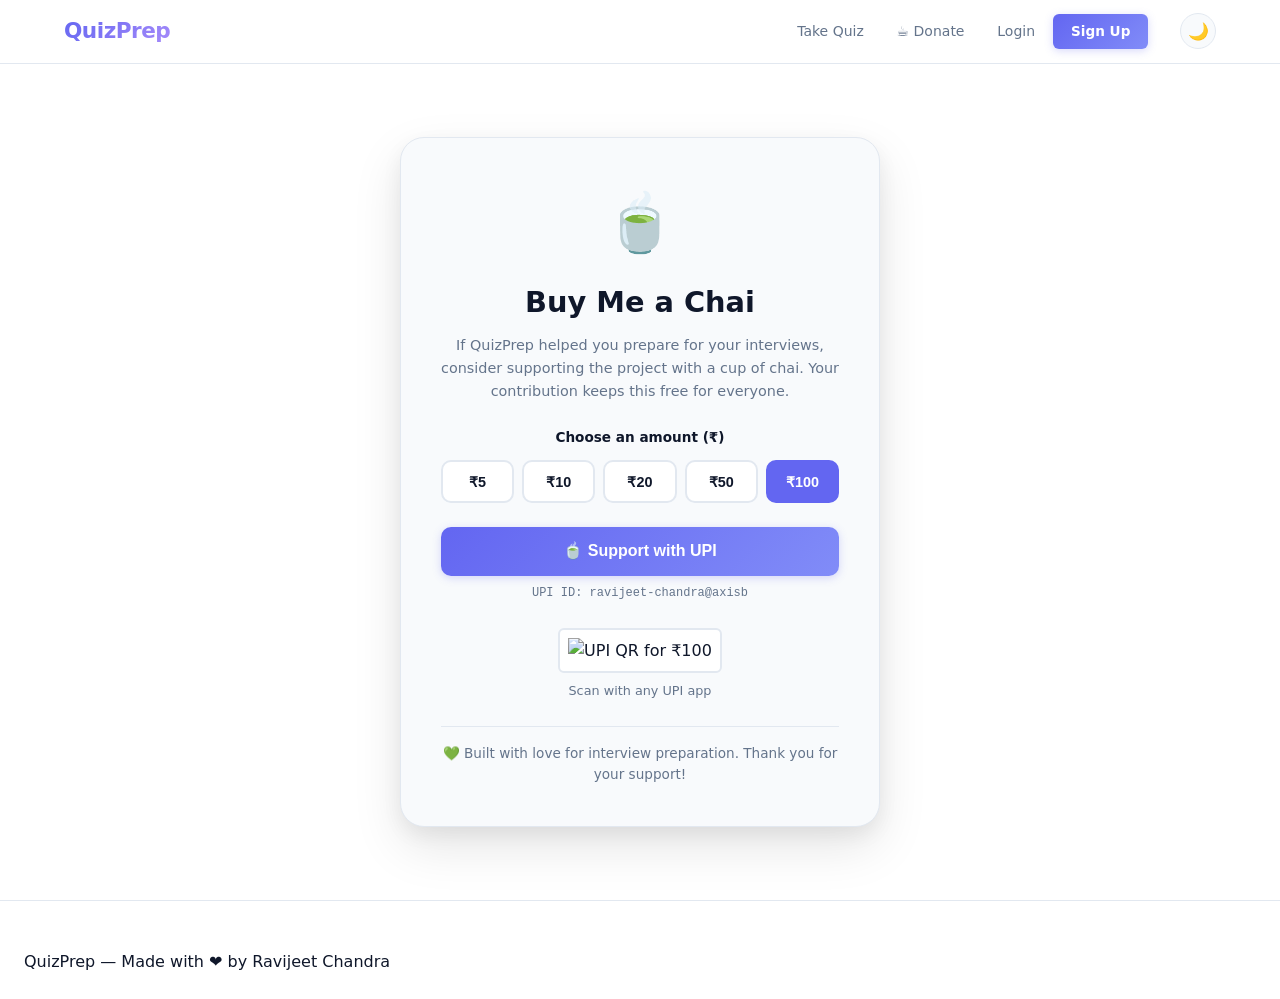
==== commit e6173a96: "Add developer credit and update README" ====
--- a/frontend/pages/donate.html
+++ b/frontend/pages/donate.html
@@ -64,7 +64,7 @@
     </main>
 
     <footer class="footer">
-        <p>QuizPrep — Made with ❤️ for interview preparation</p>
+        <p>QuizPrep — Made with ❤️ by <a href="https://github.com/ravijeetchandra" target="_blank" style="color:var(--text);text-decoration:none">Ravijeet Chandra</a></p>
     </footer>
 
     <div id="toastContainer" class="toast-container"></div>
--- a/frontend/css/style.css
+++ b/frontend/css/style.css
@@ -45,6 +45,7 @@
     --primary-subtle: rgba(129, 140, 248, 0.08);
     --border: #1e293b;
     --border-light: #1a1f35;
+    --success-light: #064e3b;
     --shadow-sm: 0 1px 2px rgba(0,0,0,0.2);
     --shadow: 0 1px 3px rgba(0,0,0,0.3), 0 1px 2px rgba(0,0,0,0.2);
     --shadow-md: 0 4px 6px rgba(0,0,0,0.3), 0 2px 4px rgba(0,0,0,0.2);
@@ -1067,6 +1068,38 @@
     min-height: 1.2em;
 }
 
+.form-success {
+    color: var(--success);
+    font-size: 0.85rem;
+    padding: 0.75rem;
+    background: var(--success-light);
+    border-radius: 8px;
+    margin-bottom: 0.5rem;
+    line-height: 1.5;
+}
+
+.form-success a {
+    color: var(--primary);
+    text-decoration: underline;
+    font-weight: 500;
+}
+
+.form-forgot {
+    text-align: right;
+    margin-top: -0.5rem;
+    margin-bottom: 0.5rem;
+}
+
+.forgot-link {
+    font-size: 0.8rem;
+    color: var(--primary);
+    text-decoration: none;
+}
+
+.forgot-link:hover {
+    text-decoration: underline;
+}
+
 .form-checkbox label {
     display: flex;
     align-items: center;
